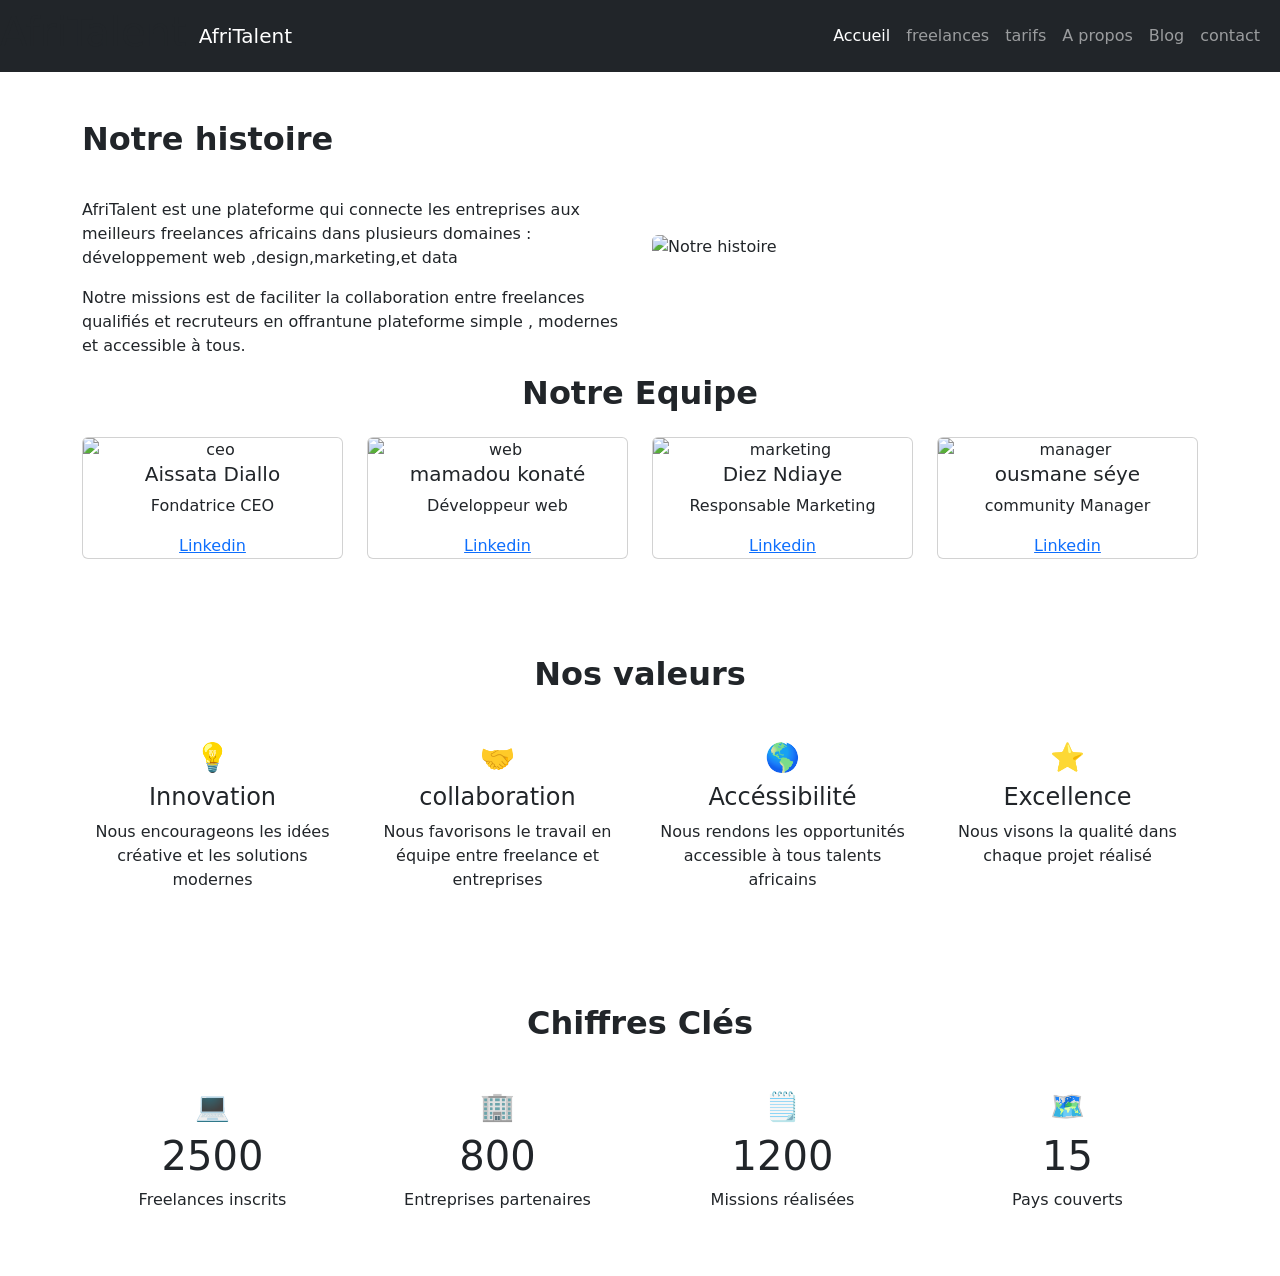
==== about.html @ f48ea13e "Ajout de la page About et des compteurs javaScript" ====
<!DOCTYPE html>
<html lang="en">
<head>
    <meta charset="UTF-8"> 
<meta name="viewport" content="width=device-width, initial-scale=1.0"> 
<title>AfriTalent — a propos</title> 
<!-- Bootstrap 5 via CDN : feuille de style --> 
<link 
href="https://cdn.jsdelivr.net/npm/bootstrap@5.3.0/dist/css/bootstrap.min.css" 
rel="stylesheet"> 
<!-- Votre feuille de style personnelle --> 
<link rel="stylesheet" href="css/style.css">
</head>
<body>
    <nav class="navbar navbar-expand-lg navbar-dark bg-dark">
        <h1>AfriTalent</h1>
        <div class="container">
            <a class="navbar-brand" href="index.html">AfriTalent</a>
            <button class="navbar-toggler" type="button" 
                data-bs-toggle="collapse" 
                data-bs-target="#navMenu" 
                aria-controls="navMenu" 
                aria-expanded="false" 
                aria-label="Toggle navigation"> 
                <span class="navbar-toggler-icon"></span> 
            </button> 
            <div class="collapse navbar-collapse" id="navMenu">
                <ul class="navbar-nav ms-auto">
                    <li class="nav-item"><a class="nav-link active" href="index.html">Accueil</a></li>
                    <li class="nav-item"><a class="nav-link" href="freelances.html">freelances</a></li>
                    <li class="nav-item"><a class="nav-link" href="tarifs.html">tarifs</a></li>
                    <li class="nav-item"><a class="nav-link" href="about.html">A propos</a></li>
                    <li class="nav-item"><a class="nav-link" href="">Blog</a></li>
                    <li class="nav-item"><a class="nav-link" href="contact.html">contact</a></li>
                </ul>
            </div>
            
        </div>
    </nav> 
    <section class="container py-5">
        <div class="row align-items-center">
            <div class="col-md-6">
                <h2>Notre histoire</h2>
                <p>
                    AfriTalent est une plateforme qui connecte les entreprises
                    aux meilleurs freelances africains dans plusieurs domaines :
                    développement web ,design,marketing,et data
                </p>
                <p>
                    Notre missions est de faciliter la collaboration entre freelances 
                    qualifiés et recruteurs en offrantune plateforme simple , modernes
                    et accessible à tous.
                </p>
            </div>
            <div class="col-md-6">
                <img src="https://thumbs.dreamstime.com/z/african-business-team-map-africa-studio-shot-41873557.jpg" class="img-fluid rounded" alt="Notre histoire">
            </div>
        </div>
        <h2 class="text-center mb-4">Notre Equipe</h2>
        <div class="row g-4">
            <div class="col-md-3">
                <div class="card text-center">
                    <img src="https://th.bing.com/th/id/R.4761e7a719f6a1c84feff441d317b4e3?rik=Kto1l15YRomVFA&pid=ImgRaw&r=0" class="card-img-top" alt="ceo">
                    <div card-body>
                        <h5>Aissata Diallo</h5>
                        <p>Fondatrice CEO</p>
                        <a href="#">Linkedin</a>
                    </div>
                </div>
            </div>
            <div class="col-md-3">
                <div class="card text-center">
                    <img src="https://img.freepik.com/photos-premium/portrait-developpeur-logiciels-joyeux-dans-programmation-lunettes-ordinateur_236854-46018.jpg?semt=ais_hybrid&w=740" class="card-img-top" alt=" web">
                    <div card-body>
                        <h5>mamadou konaté</h5>
                        <p>Développeur web</p>
                        <a href="#">Linkedin</a>
                    </div>
                </div>
            </div>
            <div class="col-md-3">
                <div class="card text-center">
                    <img src="https://www.goafricaonline.com/media/cache/resolve/w1200/uploads/media/cms/0005/92/67bef9ec55789-marketing-digital-au-senegal.jpg" class="card-img-top" alt=" marketing">
                    <div card-body>
                        <h5>Diez Ndiaye</h5>
                        <p>Responsable Marketing</p>
                        <a href="#">Linkedin</a>
                    </div>
                </div>
            </div>
            <div class="col-md-3">
                <div class="card text-center">
                    <img src="https://tse4.mm.bing.net/th/id/OIP.P1VrIP7I1m-fQMwV5utJVwHaE8?rs=1&pid=ImgDetMain&o=7&rm=3" class="card-img-top" alt=" manager">
                    <div card-body>
                        <h5>ousmane séye</h5>
                        <p>community Manager</p>
                        <a href="#">Linkedin</a>
                    </div>
                </div>
            </div>
        </div>
    </section>
    <section class="container py-5">
        <h2 class="text-center mb-5">Nos valeurs</h2>
        <div class="row text-center">
            <div class="col-md-3">
                <h3>💡</h3>
                <h4>Innovation</h4>
                <p>Nous encourageons les idées créative et les solutions modernes</p>
            </div>
            <div class="col-md-3">
                <h3>🤝</h3>
                <h4>collaboration</h4>
                <p>Nous favorisons le travail en équipe entre freelance et entreprises</p>
            </div>
            <div class="col-md-3">
                <h3>🌎</h3>
                <h4>Accéssibilité</h4>
                <p>Nous rendons les opportunités accessible à tous talents africains</p>
            </div>
            <div class="col-md-3">
                <h3>⭐</h3>
                <h4>Excellence</h4>
                <p>Nous visons la qualité dans chaque projet réalisé</p>
            </div>
        </div>
    </section>
    <section class="container py-5">
        <h2 class="text-center mb-5">Chiffres Clés</h2>
        <div class="row text-center">
            <div class="col-md-3">
                <h3>💻</h3>
                <h1 class="counter">2500</h1>
                <P>Freelances inscrits</P>
            </div>
            <div class="col-md-3">
                 <h3>🏢</h3>
                <h1  class="counter">800</h1>
                <P>Entreprises partenaires</P>
            </div>
            <div class="col-md-3">
                <h3>🗒️</h3>
                <h1  class="counter">1200</h1>
                <P>Missions réalisées</P>
            </div>
            <div class="col-md-3">
                <h3>🗺️</h3>
                <h1  class="counter">15</h1>
                <P>Pays couverts</P>
            </div>
            
        </div>
    </section>
    



    <script src="https://cdn.jsdelivr.net/npm/bootstrap@5.3.0/dist/js/bootstrap.bundle.min.js">
    </script> 
        <!-- Votre script JavaScript --> 
<script src="js/main.js"></script>

    
    
    

    
</body>
</html>
---- css/style.css ----
navbar{
    position: fixed;
    transition: all 0.4 ease;
    font-family: 'poppins',sans-serif;
}
.navbar-scrolled{
    justify-content: space-between;
    text-align: center;
    background-image: url(https://cdn.shopify.com/s/files/1/0573/5563/2848/files/LOGO_27_2048x.png?v=1622458256);
    background-color: #ffffff;
    box-shadow: 0 3px 10px rgba(0, 0,0, 0.15);
    padding-top: 0.5rem;
    padding-bottom: O.5rem;
}
.navbar-scrolled .nav-link,
.navbar-scrolled .nav-brand{
    color: #1a1a1a;
}
.btn-cta{
    background: #ff6B35;
    margin-bottom: auto;
    color: white;
    font-weight: 500;
    float: calc(center);
    border-radius: 60px;
}
.btn-cta:hover{
    background: #e55a2b;
    color: white;
    transform: translateY(-3px);
}
.hero-section{
    background: linear-gradient(130deg,#004E89  0%,#1A659E  100%);
    color: white;
    padding: 100px 0 50px 0;
    min-height: 90vh;
    position: relative;
    overflow: hidden;
}
.hero-section h1 h2{
    font-family: 'inter',sans-serif;
    font-size: 3.2rem;
    font-weight: 600;
    line-height: 1.1;
    opacity: 0.9;
}
.btn-cta-hero{
    background: #ff6B35;
    color: white;
    float: calc(center);
    font-weight: 400;
    border: none;
    transition: all 0.3s ease;
    transform: translateY(-3px);
    box-shadow: 0 10px 20px rgba(255, 107, 52, 0.2);
}
;.btn-cta-secondary{
    border: 2px solid white;
    color: white;
    font-weight: 400;
    background: transparent;
}
.hero-img{
    max-width: 100%;
    display: grid;
    height: 90PX;
    transform: translateX(14%);
    animation: float 4s ease-in-out infinite;
}
.stat-card{
    background: rgba(255, 255, 255, 0.2);
    backdrop-filter: blur(10px);
    border-radius: 15px;
    padding: 20px;
    border: 1px solid rgba(255, 255, 255, 0.2);
}
.stat-number{
    font-size: 2rem;
    font-weight: 500;
    font-family: 'poppins',sans-serif;
    color: #ff6B35;
}
.comment-ça-marche{
    padding: 80px 0;
    background: #F8FAFC;
}
.section-title{
    font-family: 'poooins',sans-serif;
    font-weight: 900;
    font-size: 2.5rem;
    color: #004E89;
    text-align: center;
    margin-bottom: 60px;
} 
.icone{
    display: grid;
    grid-template-columns: repeat(4,1fr);
    gap: 20px;
}
.bento-grid{
    display: grid;
    grid-template-columns: repeat(4,1fr);
    grid-auto-rows: minmax(200px,auto);
    gap: 20px;
    grid-auto-flow: dense;
}
.bento-card{
    background: white;
    border-radius: 20px;
    padding: 30px;
    box-shadow: 0 4px 20px rgba(0, 0,0, 0.08);
    transition: all 0.3s ease;
    border: 1px solid #E2E8F0;
}
.bento-card:hover{
    transform: translateY(-8px);
    box-shadow: 0 12px 30px rgba(0, 78,137, 0.15);
}
.card-large{
    grid-column: span 2;
    grid-row: span 2;
}
.card-wide{
    grid-column: span 2;
}
.card-tall{
    grid-row: span 2;
} .step-number{
    font-family: 'poppins',sans-serif;
    font-size: 3rem;
    font-weight: 900;
    color: #ff6B35;
    opacity: 0.2;
    line-height: 1;
}
.step-icon{
    font-size: 2.5rem;
    color: #004E89;
    margin-bottom: 15px;
}
.step-title{
    font-family: 'poppins',sans-serif;
    font-size: 1.3rem;
    font-weight: 700;
    color: #1E293B;
    margin-bottom: 10px;
}
.step-desc{
    font-family: 'Inter',sans-serif;
    font-size: 0.95rem;
    color: #64748B;
    line-height: 1.6;
}.bento-grid{
    grid-template-columns: repeat(2,1fr);
}
.card-large, .card-wide, .card-tall{
    grid-column: span 2;
    grid-row: span 1;
}
#carouselexample{

max-width: 800px;
margin: auto;
}
.carousel-item .card{
    border: none;
    border-radius: 20px;
    padding: 30px;
    box-shadow: 0 5px 15px rgba(0, 0,0, 0.01);
    background: #fff;
    transition: 0.3s;
}
.carousel-item .card:hover{
    transform: translateY(-5px);
}
.carousel-item h5{
    font-weight: 700;
    color: #0d6efd;
    margin-bottom: 5px;
}
.carousel-item p{
    margin-bottom: 10px;
}
.stars{
    color: #ffc107;
    font-size: 1.2rem;
}
.carousel-control-prev-icon,
.carousel-control-next-icon{
    background-color: #0d6efd;
    border-radius: 50%;
    padding: 15px;
}
.carousel-item img{
    width: 100px;
    height: 100px;
    object-fit: cover;
    border-radius: 50px;
}
.hero-page{
    background: linear-gradient(135deg,#0d6efd,#6610F2);
    color: white;
    text-align: center;
    padding: 100px 20px;
}
.profile-card{
    border: none;
    border-radius: 20px;
    overflow: hidden;
    transition: 0.3s;
    box-shadow: 0 5px 15px rgba(0, 0, 0, 0.1);
}
.profile-card:hover{
    transform: translateY(-10px);
}
.profile-card img{
    height: 100px;
    object-fit: cover;
}
.speciality{
    color: #0d6efd;
    font-weight: 600;
}
.stars{
    color: gold;
    font-size: 20px;
}
.pricing-card{
    border: none;
    border-radius: 15px;
    transition: 0.3s;
}
.pricing-card:hover{
    transform: translateY(-10px);
    box-shadow: 0 10px 25px rgba(0, 0,0, 0.15);
}
.pricing-card h2{
    color: #0d6efd;
    font-weight: bold;
}
.pricing-card ul li{
    margin: 10px 0;
}
.popular{
    border: 3px solid #0d6efd;
    transform: scale(1.05);
}
.popular .badge{
    font-size: 0.9rem;
}
.accordion-button{
    font-weight: 600;
}
.accordion-button:not(.collapsed){
    background-color: #0d6efd;
    color: white;
}
.tarif-title{
    font-weight: bold;
    margin-bottom: 40px;
} 
.section h2{
    text-align: center;
    font-size: 2.5rem;
    font-weight: bold;
    margin-bottom: 40px;
    color: #212529;
}
.histoire img{
    width: 100%;
    border-radius: 15px;
    box-shadow: 0 5px 15px rgba(0, 0, 0, 0.1);
}
.histoire p{
    font-size: 1.1rem;
    line-height: 1.8;
    color: #555;
}
.team-card{
    border: none;
    border-radius: 15px;
    overflow: hidden;
    box-shadow: 0 5px 15px rgba(0, 0, 0, 0.1);
    transition: 0.3s;
}
.team-card:hover{
    transform: translateY(-10px);
}
.team-card img{
    height: 250px;
    object-fit: cover;
}
.team-card .card-body{
    text-align: center;
}
.team-card h5{
    font-weight: bold;
}
.team-card p{
    color: #777;
}
.value-card{
    background: #fff;
    padding: 30px;
    border-radius: 15px;
    text-align: center;
    box-shadow: 0 5px 15px rgba(0, 0, 0, 0.1);
    transition: 0.3s;
    height: 100%;
}
.value-card:hover{
    transform: translateY(-8px);
}
.value-card i{
    font-size: 3rem;
    color: #0d6efd;
    margin-bottom: 15px;
}
.value-card h4{
    font-weight: bold;
    margin-bottom: 15px;
}
.chiffres-cles{
    background: #f8f9fa;
    padding: 80px 0;
}
.stat-card{
    background: white;
    border-radius: 15px;
    padding: 30px;
    text-align: center;
    box-shadow: 0 5px 15px rgba(0, 0, 0, 0.1);
    transition: 0.3s;
}
.stat-card:hover{
    transform: translateY(-8px);
}
.stat-card h3{
    font-size: 3rem;
    font-weight: bold;
    color: #0d6efd;
}
.stat-card p{
    color: #666;
    margin-top: 10px;
}
section h2{
    font-weight: bold;
    margin-bottom: 40px;
    font-size: 2rem;
}
.stat-card,
.value-card,
.team-card{
    margin-bottom: 20px;
}
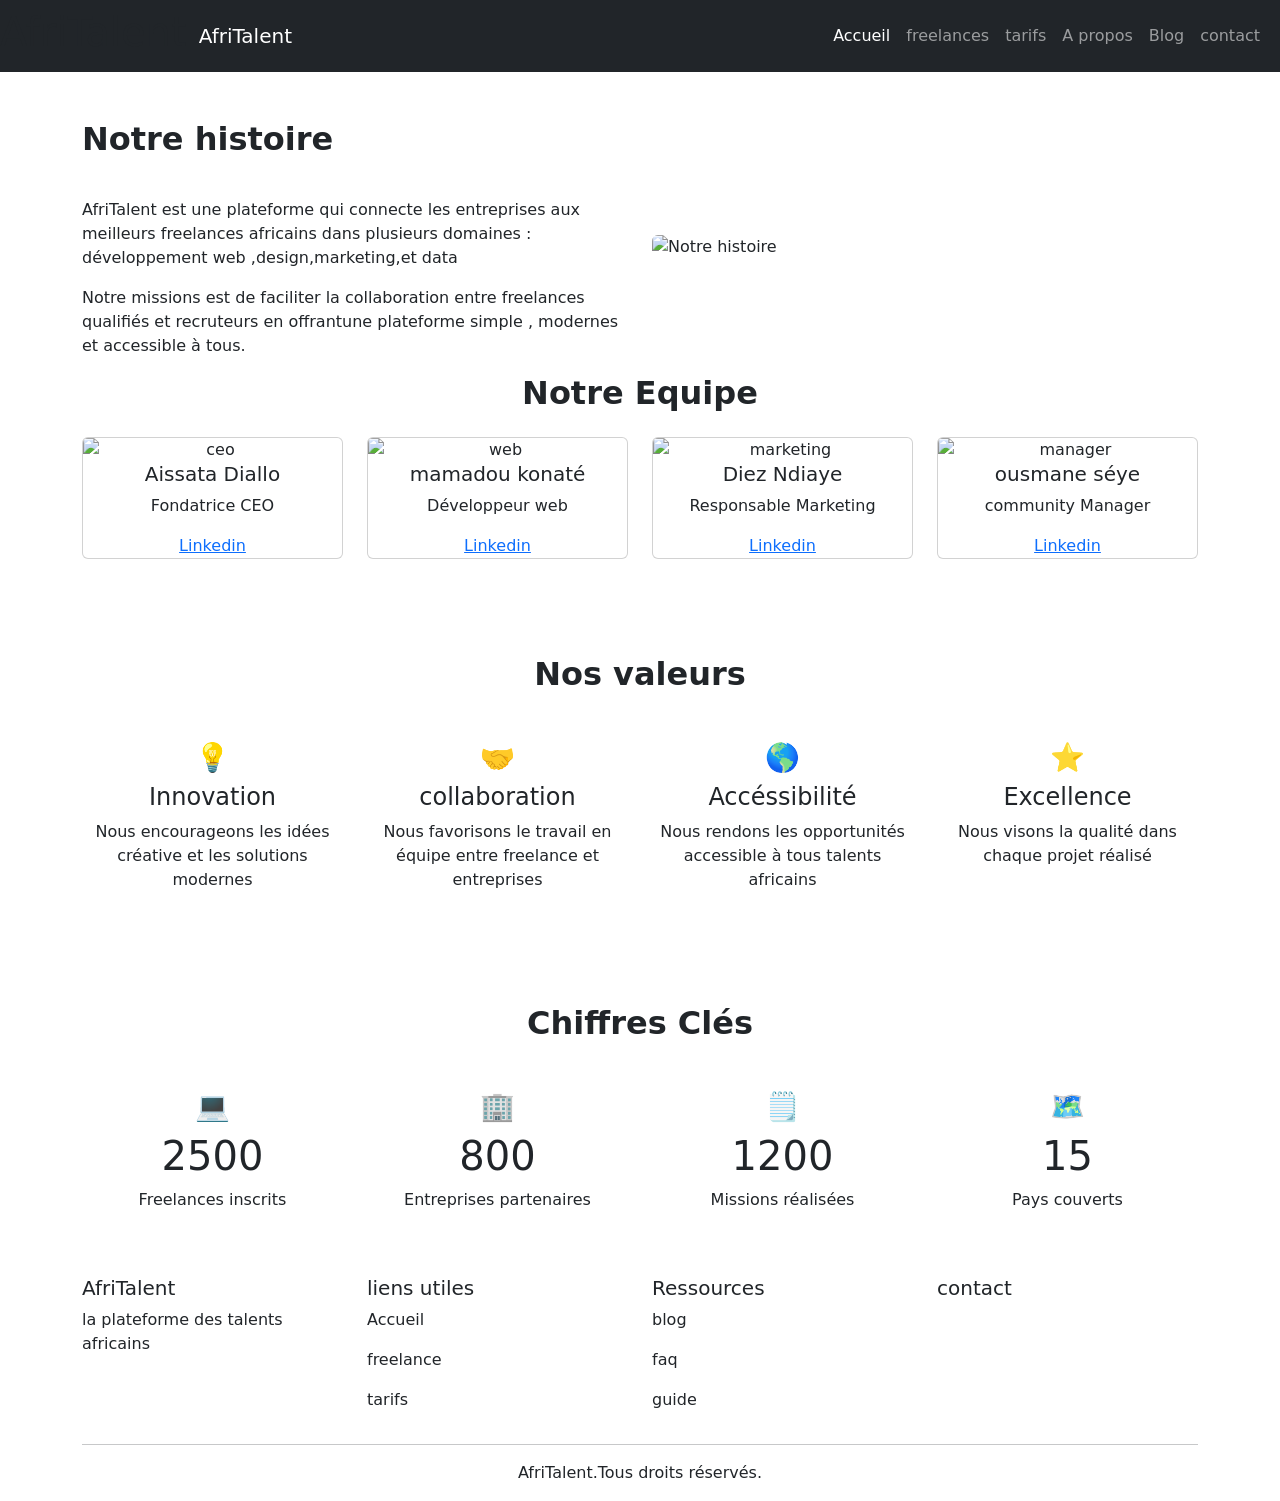
==== commit 43dcd733: "compteur animés au scroll et animation fade-in des sections" ====
--- a/about.html
+++ b/about.html
@@ -151,7 +151,41 @@
             
         </div>
     </section>
-    
+    <footer>
+        <div class="container"> 
+           <div class="row">
+            <div class="col-md-3">
+                <h5>AfriTalent</h5>
+                <p>la plateforme des talents africains</p>
+            </div>
+            <div class="col-md-3">
+                <h5>liens utiles</h5>
+                <p>Accueil</p>
+                <p>freelance</p>
+                <p>tarifs</p>
+            </div>
+            <div class="col-md-3">
+                <h5>Ressources</h5>
+                <p>blog</p>
+                <p>faq</p>
+                <p>guide</p>
+            </div>
+            <div class="col-md-3">
+                <h5>contact</h5>
+                <div class="social">
+                    <a href="#"><i class="fab fa-facebook"></i></a>
+                    <a href="#"><i class="fab fa-linkedin"></i></a>
+                    <a href="#"><i class="fab fa-instagram"></i></a>
+                </div>
+            </div>
+           </div>
+           <hr>
+           <p class="text-center">
+            <span id="year"></span>AfriTalent.Tous droits réservés.
+
+           </p>
+        </div> 
+    </footer>
 
 
 
--- a/css/style.css
+++ b/css/style.css
@@ -353,4 +353,60 @@
 .value-card,
 .team-card{
     margin-bottom: 20px;
+}
+.contact-section{
+    text-align: center;
+    padding: 50px 20px;
+    max-width: 900px;
+    margin: 50px auto;
+}
+form{
+    max-width: 800px;
+    margin: 30px auto;
+    width: 80%;
+    display: flex;
+    flex-direction: column;
+    gap: 15px;
+    text-align: right;
+}
+form input,
+form select,
+form textarea{
+    padding: 12px;
+    width: 100%;
+    margin-block-start: 15px;
+    border: 10px solid #ccc;
+    border-radius: 70px;
+    font-size: 16px;
+    margin-right: 350px;
+    text-align: left;
+    
+}
+form textarea{
+    min-height: 120px;
+    resize: vertical;
+}
+.contact-info{
+    text-align: center;
+    margin: 40px 0;
+}
+form button{
+    background: #0d6efd;
+    color: white;
+    border: none;
+    border-radius: 8px;
+    cursor: pointer;
+    width: 120px;
+    font-size: 16px;
+    padding: 8px 20px;
+}
+form button:hover{
+    background: #0d5ed7;
+}
+iframe{
+    margin-top: 30px;
+    border-radius: 10px;
+    width: 100%;
+    height: 350px;
+    border: 0;
 }
